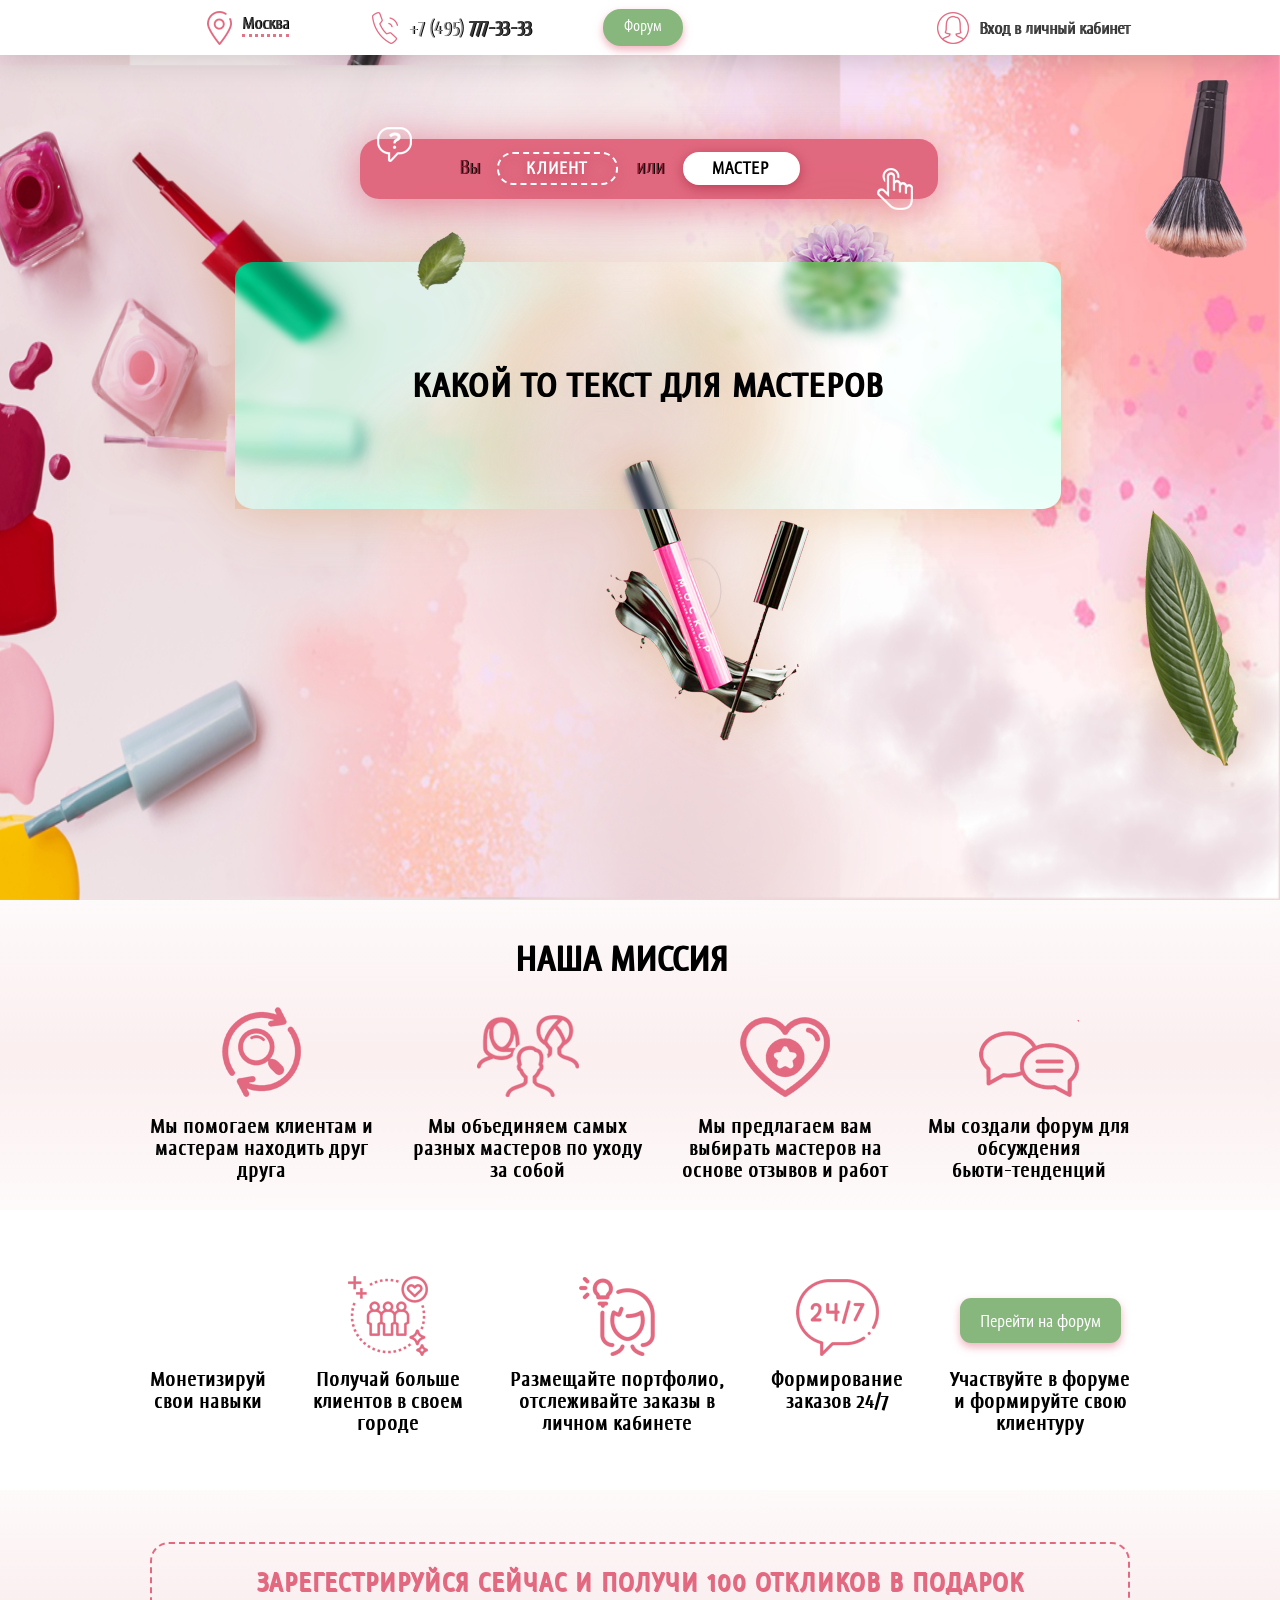
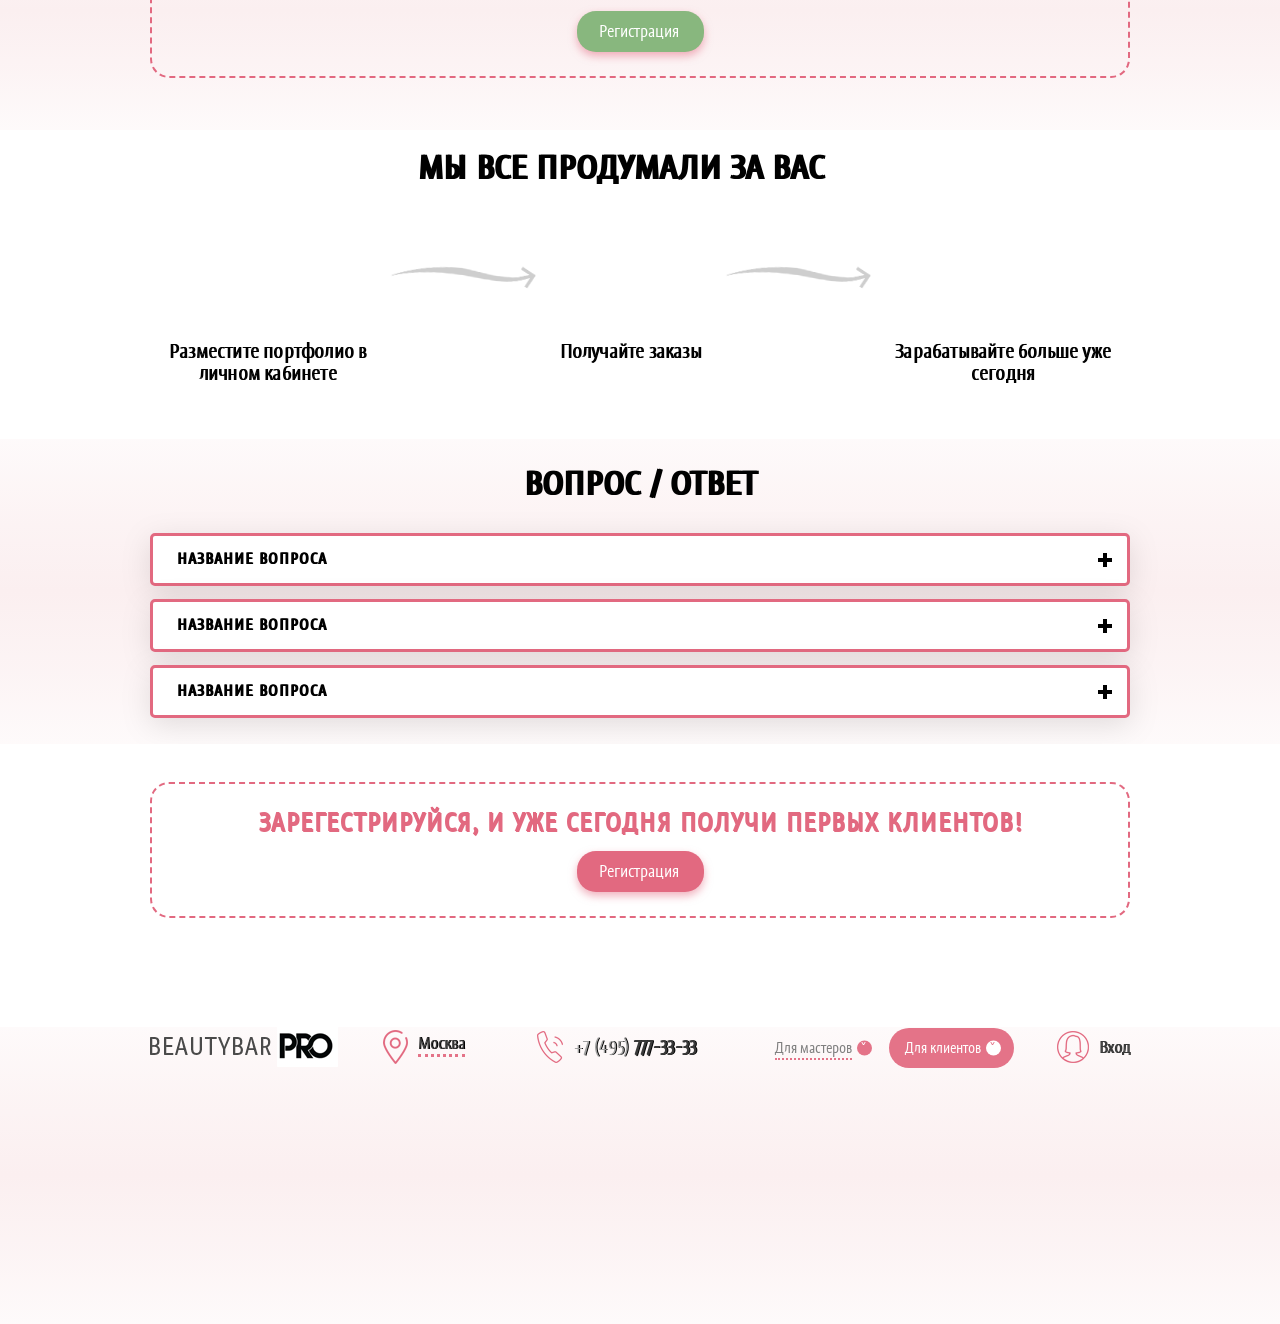
==== client.html @ 8acec4d4 "Add files via upload" ====
<!DOCTYPE html>
<html lang="ru">

<head>
    <meta charset="UTF-8">
    <meta name="viewport" content="width=device-width, initial-scale=1.0">
    <title>Мастера</title>
    <link rel="shortcut icon" href="">
    <link rel="stylesheet" href="lib/owlcarousel/owl.carousel.min.css">
    <link href="css/jquery.raty.css" rel="stylesheet" type="text/css" />
    <link href="css/normalize.css" rel="stylesheet" type="text/css" />
    <link href="css/style.css" rel="stylesheet" type="text/css" />
    <link href="css/responsive.css" rel="stylesheet" type="text/css" />
</head>

<body>
    <header class="header header-client">
        <div class="container">
            <div class="header__wr-add">
                <a href="index.html" class="logo logo-add">
                    <img src="img/logo-client.svg" alt="">
                </a>
                <div class="nav__btn">
                    <span class="nav__btn-line"></span>
                    <span class="nav__btn-line"></span>
                    <span class="nav__btn-line"></span>
                </div>
            </div>
            <div class="header__wr">
                <p class="header__close">х</p>
                <a href="index.html" class="logo">
                    <img src="img/logo-client.svg" alt="">
                </a>
                <div class="location">
                    <img src="img/location.svg" alt="">
                    <p class="location__city">Москва</p>
                    <div class="location__block"></div>
                </div>
                <div class="phone">
                    <img src="img/phone.svg" alt="">
                    <a href="tel:+74957773333" class="phone__link"><span>+7 (495)</span> 777-33-33</a>
                </div>
                <a href="forum.html" class="forum-link">Форум</a>
                <div class="enter">
                    <img src="img/person.svg" alt="">
                    <a href="#" class="enter-link">Вход в личный кабинет</a>
                </div>
            </div>
        </div>
    </header>
    <section class="main main-client">
        <img class="main__bg" src="img/main-bg-add.png" alt="">
        <img class="main-img main1" src="img/main1.svg" alt="">
        <div class="container">
            <div class="main__tab">
                <img src="img/main-tab1.svg" alt="" class="main__tab-img main__tab-img1">
                <img src="img/main-tab2.svg" alt="" class="main__tab-img main__tab-img2">
                <p class="main__tab-text main__tab-text1">Вы</p>
                <a href="index.html" class="main__tab-link">клиент</a>
                <p class="main__tab-text">или</p>
                <a href="client.html" class="main__tab-link active__tab">мастер</a>
            </div>
        </div>
        <div class="container">
            <div id="tab1" class="main__wr-client">
                <img class="main-img main2" src="img/main2.svg" alt="">
                <img class="main-img main3" src="img/main3.svg" alt="">
                <img class="main-img main4" src="img/main4.svg" alt="">
                <img class="main-img main5" src="img/main5.svg" alt="">
                <img class="main-img main6" src="img/add1.png" alt="">
                <img class="main-img main7" src="img/add2.png" alt="">
                <img class="main-img main8" src="img/add3.png" alt="">
                <div class="main9"></div>
                <h1 class="main__title">какой то текст для мастеров</h1>
            </div>
        </div>
    </section>
    <section class="mission">
        <div class="container">
            <h2 class="mission__title">наша миссия</h2>
            <div class="mission__wr">
                <div class="mission__item">
                    <div class="mission__item-img">
                        <img src="img/mis1.svg" alt="">
                    </div>
                    <p class="mission__item-text">Мы помогаем клиентам и<br>мастерам находить друг<br>друга</p>
                </div>
                <div class="mission__item">
                    <div class="mission__item-img">
                        <img src="img/mis2.svg" alt="">
                    </div>
                    <p class="mission__item-text">Мы объединяем самых<br>разных мастеров по уходу<br>за собой</p>
                </div>
                <div class="mission__item">
                    <div class="mission__item-img">
                        <img src="img/mis3.svg" alt="">
                    </div>
                    <p class="mission__item-text">Мы предлагаем вам<br>выбирать мастеров на<br>основе отзывов и работ</p>
                </div>
                <div class="mission__item">
                    <div class="mission__item-img">
                        <img src="img/mis4.svg" alt="">
                    </div>
                    <p class="mission__item-text">Мы создали форум для<br>обсуждения<br>бьюти-тенденций</p>
                </div>
            </div>
        </div>
    </section>
    <section class="mission__next">
        <div class="container">
            <div class="mission__wr">
                <div class="mission__item">
                    <div class="mission__item-img">
                        <img src="img/mission-add.svg" alt="">
                    </div>
                    <p class="mission__item-text">Монетизируй<br>свои навыки</p>
                </div>
                <div class="mission__item">
                    <div class="mission__item-img">
                        <img src="img/mis6.svg" alt="">
                    </div>
                    <p class="mission__item-text">Получай больше<br>клиентов в своем<br>городе</p>
                </div>
                <div class="mission__item">
                    <div class="mission__item-img">
                        <img src="img/mis7.svg" alt="">
                    </div>
                    <p class="mission__item-text">Размещайте портфолио,<br>отслеживайте заказы в<br>личном кабинете</p>
                </div>
                <div class="mission__item">
                    <div class="mission__item-img">
                        <img src="img/mis8.svg" alt="">
                    </div>
                    <p class="mission__item-text">Формирование<br>заказов 24/7</p>
                </div>
                <div class="mission__item">
                    <a href="forum.html" class="mission__item-link">Перейти на форум</a>
                    <p class="mission__item-text">Участвуйте в форуме<br>и формируйте свою<br>клиентуру</p>
                </div>
            </div>
        </div>
    </section>
    <section class="reg">
        <div class="reg__img">
            <img src="img/reg.png" alt="">
        </div>
        <div class="container">
            <div class="reg__wr">
                <h2 class="reg__title">Зарегестрируйся сейчас и получи 100 откликов в подарок</h2>
                <div class="reg__btn">
                    <p class="reg__btn-text">Регистрация</p>
                    <form action="#" class="reg__btn-form">
                        <p class="reg__btn-form-close">x</p>
                        <input type="text" placeholder="Ваше имя">
                        <input type="text" placeholder="Ваш телефон">
                        <button>Зарегестрироваться</button>
                    </form>
                </div>
            </div>
        </div>
    </section>
    <section class="all">
        <div class="container">
            <h2 class="all__title">мы все продумали за вас</h2>
            <div class="all__wr">
                <div class="all__item">
                    <div class="all__item-img">
                        <img src="img/all-client1.svg" alt="">
                    </div>
                    <p class="all__item-text">Разместите портфолио в<br>личном кабинете</p>
                </div>
                <div class="all__item">
                    <div class="all__item-img all__item-img-rotate">
                        <img src="img/all4.svg" alt="">
                    </div>
                </div>
                <div class="all__item">
                    <div class="all__item-img">
                        <img src="img/all-client2.svg" alt="">
                    </div>
                    <p class="all__item-text">Получайте заказы</p>
                </div>
                <div class="all__item">
                    <div class="all__item-img all__item-img-rotate">
                        <img src="img/all4.svg" alt="">
                    </div>
                </div>
                <div class="all__item">
                    <div class="all__item-img">
                        <img src="img/all-client3.svg" alt="">
                    </div>
                    <p class="all__item-text">Зарабатывайте больше уже<br>сегодня</p>
                </div>
            </div>
        </div>
    </section>
    <section class="answer">
        <div class="container">
            <h2 class="answer__title">вопрос / ответ</h2>
            <div class="answer__wr">
                <div class="answer__item">
                    <p class="answer__item-qw">название вопроса</p>
                    <p class="answer__item-an">ответ</p>
                </div>
                <div class="answer__item">
                    <p class="answer__item-qw">название вопроса</p>
                    <p class="answer__item-an">ответ</p>
                </div>
                <div class="answer__item">
                    <p class="answer__item-qw">название вопроса</p>
                    <p class="answer__item-an">ответ</p>
                </div>
            </div>
        </div>
    </section>
    <section class="reg reg-add">
        <div class="container">
            <div class="reg__wr">
                <h2 class="reg__title">Зарегестрируйся, и уже сегодня получи первых клиентов!</h2>
                <div class="reg__btn">
                    <p class="reg__btn-text">Регистрация</p>
                    <form action="#" class="reg__btn-form">
                        <p class="reg__btn-form-close">x</p>
                        <input type="text" placeholder="Ваше имя">
                        <input type="text" placeholder="Ваш телефон">
                        <button>Зарегестрироваться</button>
                    </form>
                </div>
            </div>
        </div>
    </section>
    <footer class="footer">
        <div class="container">
            <div class="footer__wr">
                <a href="#" class="logo logo-add">
                    <img src="img/logo.svg" alt="">
                </a>
                <div class="location">
                    <img src="img/location.svg" alt="">
                    <p class="location__city">Москва</p>
                    <div class="location__block"></div>
                </div>
                <div class="phone">
                    <img src="img/phone.svg" alt="">
                    <a href="tel:+74957773333" class="phone__link"><span>+7 (495)</span> 777-33-33</a>
                </div>
                <div class="footer__link">
                    <a href="client.html" class="footer__link-link footer__link-link-add">Для мастеров</a>
                    <a href="index.html" class="footer__link-link">Для клиентов</a>
                </div>
                <div class="enter">
                    <img src="img/person.svg" alt="">
                    <a href="#" class="enter-link">Вход</a>
                </div>
            </div>
        </div>
    </footer>
    <script src="https://ajax.googleapis.com/ajax/libs/jquery/3.5.1/jquery.min.js"></script>
    <script src="lib/owlcarousel/owl.carousel.min.js"></script>
    <script src="jquery.raty.js"></script>
    <script src="script.js"></script>
</body>

</html>
---- css/style.css ----
@font-face {
    font-family: 'graublauweb';
    src: url('../fonts/graublauweb-webfont.ttf') format("truetype");
    font-style: normal;
}
body {
    font-family: 'graublauweb';
    font-weight: 400;
    font-style: normal;
    font-size: 16px;
    line-height: 22px;
    color: #000000;
    background-position: left top;
    background-repeat: no-repeat;
    background-size: cover;
}
/*===хидер===*/
.header {
    position: absolute;
    top: 0;
    left: 0;
    z-index: 999;
    background: #fff;
    width: 100%;
    padding-top: 28px;
    padding-bottom: 29px;
}
.header-client {
    padding-top: 9px;
    padding-bottom: 9px;
    filter: drop-shadow(0px 4px 16px rgba(0, 0, 0, 0.17));
}
.container {}
.header__wr {
    display: flex;
    align-items: center;
    justify-content: flex-start;
    position: relative;
}
.header__wr-add {
    display: flex;
    justify-content: space-between;
    align-items: center;
    display: none;
}
.header__close {
    display: none;
}
.nav__btn-line {
    width: 20px;
    height: 3px;
    display: block;
    background: #e47388;
}
.nav__btn-line + .nav__btn-line {
    margin-top: 3px;
}
.nav__btn-line:nth-child(2) {
    width: 15px;
}
.nav__btn {
    display: flex;
    flex-direction: column;
    align-items: flex-end;
    max-width: max-content;
    cursor: pointer;
}
.logo {}
.location {
    display: flex;
    align-items: center;
    margin-left: 45px;
}
.header-client .location {
    margin-left: 57px;
}
.location__city {
    font-size: 16px;
    letter-spacing: 0px;
    line-height: 19px;
    color: #393939;
    margin-left: 10px;
    padding-bottom: 1px;
    border-bottom: 3px dotted #e47388;
    cursor: pointer;
    text-shadow: 1px 0px #000;
    margin-top: -4px;
}
.location__city:hover {
    color: #e47388;
}
.location__block {}
.phone {
    display: flex;
    align-items: center;
    margin-left: 86px;
}
.header-client .phone {
    margin-left: 83px;
}
.phone__link {
    font-size: 18px;
    font-weight: 700;
    letter-spacing: 0.3px;
    line-height: 18px;
    color: #393939;
    margin-left: 11px;
    text-shadow: 1px 0 black;
}
.phone__link span {
    font-weight: 400;
    color: #a0a0a0;
}
.phone__link:hover {
    color: #e47388;
    text-decoration: underline;
}
.forum-link {
    font-size: 14px;
    color: #ffffff;
    line-height: 16px;
    padding: 9px 21px 12px 21px;
    border-radius: 18px;
    filter: drop-shadow(0px 4px 4.5px rgba(226, 105, 128, 0.52));
    background-color: #88b77e;
    margin-left: 73px;
}
.header-client .forum-link {
    ;
    margin-left: 72px;
}
.forum-link:hover {
    background: #e47388;
}
.enter {
    display: flex;
    align-items: center;
    margin-left: auto;
}
.enter-link {
    font-size: 16px;
    line-height: 18px;
    color: #393939;
    margin-left: 10px;
    letter-spacing: 0px;
    text-shadow: 1px 0 #393939;
}
.enter-link:hover {
    color: #e47388;
    text-decoration: underline;
}
/*===первый экран===*/
.main {
    background-color: #edd7d8;
    height: 100vh;
    position: relative;
    padding-top: 139px;
    overflow: hidden;
}
.main__bg {
    position: absolute;
    bottom: 0;
    height: 100%;
    left: -10%;
    width: 110%;
}
.main-img {
    position: absolute;
    z-index: 3;
}
.main1 {
    right: 23px;
    top: 80px;
}
.main2 {
    right: 30.5%;
    bottom: -232px;
}
.main3 {
    right: -21.5%;
    bottom: -257px;
}
.main4 {
    top: -43px;
    right: 19%;
}
.main5 {
    top: -30px;
    left: 22%;
    z-index: 9;
}
.main6 {
    top: 0;
    left: 0;
    width: 100%;
    height: 100%;
    z-index: 3;
}
.main7 {
    top: -114px;
    left: -113px;
    z-index: 2;
}
.main8 {
    top: 133px;
    left: -143px;
    z-index: 2;
}
.main9 {
    border-radius: 30px;
    position: absolute;
    top: 0;
    left: 0;
    width: 100%;
    height: 100%;
    z-index: 3;
    background: linear-gradient(90deg, rgb(0 255 175 / 57%), rgb(0 255 175 / 15%), rgb(0 255 175 / 2%), rgb(0 255 175 / 15%), rgb(0 255 175 / 57%));
    backdrop-filter: blur(10px);
    filter: drop-shadow(0px 4px 28.5px rgba(204, 113, 15, 0.33));
    display: none;
}
.container {
    max-width: 980px;
    margin: 0 auto;
    position: relative;
}
.main .container {
    display: flex;
    justify-content: center;
}
.main .container + .container {
    display: block;
}
.main__wr {
    /* background: linear-gradient(90deg, rgb(7 191 133 / 10%), rgb(7 191 133 / 2%), rgb(7 191 133 / 10%)); */
    backdrop-filter: blur(10px);
    filter: drop-shadow(0px 4px 28.5px rgba(204, 113, 15, 0.33));
    padding: 65px 10px 48px 9px;
    border-radius: 30px;
    position: relative;
    z-index: 5;
    max-width: 826px;
    margin: 0 auto;
    left: 8px;
}
.main__wr-client {
    /* background: linear-gradient(90deg, rgb(7 191 133 / 10%), rgb(7 191 133 / 2%), rgb(7 191 133 / 10%)); */
    backdrop-filter: blur(10px);
    filter: drop-shadow(0px 4px 28.5px rgba(204, 113, 15, 0.33));
    padding: 65px 10px 48px 9px;
    border-radius: 30px;
    position: relative;
    z-index: 5;
    max-width: 826px;
    margin: 0 auto;
    left: 8px;
}
.main-client .main__wr-client {
    padding-top: 108px;
    padding-bottom: 108px;
}
.main__title {
    font-size: 31px;
    letter-spacing: 2.2px;
    line-height: 1;
    color: #000000;
    font-weight: bold;
    text-align: center;
    text-transform: uppercase;
    margin-bottom: 35px;
    position: relative;
    z-index: 5;
    text-shadow: 1px 0px #000;
}
.main-client .main__title {
    margin-bottom: 0;
}
.search {
    display: flex;
    /* justify-content: center; */
    position: relative;
    z-index: 5;
    padding-left: 170px;
}
.search__box {
    margin-right: 15px;
}
.search__box-input {
    font-family: 'graublauweb';
    border-radius: 19px;
    background-color: #fff;
    border: 1px solid rgba(0, 0, 0, 0.07);
    width: 378px;
    padding: 9px 11px 8px 20px;
    font-size: 13px;
    letter-spacing: 0px;
    line-height: 1;
    color: #cbcbcb;
    margin-bottom: 13px;
    margin-top: 4px;
}
.search__btn {
    width: 76px;
    height: 76px;
    border-radius: 38px;
    background-color: #e26980;
    margin-top: 3px;
}
.search__box-categoty {
    display: flex;
}
.box-categoty__item {
    font-size: 13px;
    letter-spacing: 1px;
    border-radius: 12px;
    max-width: max-content;
    font-weight: 700;
    margin-right: 17px;
    padding: 7px 9px 5px 11px;
    line-height: 1;
    cursor: pointer;
    margin-bottom: 13px;
}
.box-categoty__item1 {
    color: #774756;
    border: 2px solid #774756;
}
.box-categoty__item2 {
    color: #477748;
    border: 2px solid #477748;
}
.box-categoty__item3 {
    color: #774774;
    border: 2px solid #774774;
}
.box-categoty__item4 {
    color: #4e4777;
    border: 2px solid #4e4777;
}
.box-categoty__item5 {
    color: #be1919;
    border: 2px solid #be1919;
}
.box-categoty__item6 {
    color: #85a028;
    border: 2px solid #85a028;
}
.box-categoty__item7 {
    color: #33c4c2;
    border: 2px solid #33c4c2;
}
.box-categoty__item8 {
    color: #5c9edc;
    border: 2px solid #5c9edc;
}
.box-categoty__item9 {
    color: #dfa833;
    border: 2px solid #dfa833;
}
.box-categoty__item10 {
    color: #c886d9;
    border: 2px solid #c886d9;
}
.box-categoty__item1:hover {
    color: #fff;
    background: #774756;
}
.box-categoty__item2:hover {
    color: #fff;
    background: #477748;
}
.box-categoty__item3:hover {
    color: #fff;
    background: #774774;
}
.box-categoty__item4:hover {
    color: #fff;
    background: #4e4777;
}
.box-categoty__item5:hover {
    color: #fff;
    background: #be1919;
}
.box-categoty__item6:hover {
    color: #fff;
    background: #85a028;
}
.box-categoty__item7:hover {
    color: #fff;
    background: #33c4c2;
}
.box-categoty__item8:hover {
    color: #fff;
    background: #5c9edc;
}
.box-categoty__item9:hover {
    color: #fff;
    background: #dfa833;
}
.box-categoty__item10:hover {
    color: #fff;
    background: #c886d9;
}
.search__btn {
    width: 76px;
    height: 76px;
    border-radius: 38px;
    background-color: #e26980;
}
.search__btn:hover {
    transform: scale(1.01);
}
.main__tab {
    position: relative;
    padding: 13px 142px 14px 137px;
    border-radius: 19px;
    filter: drop-shadow(0px 7px 21.5px rgba(226, 105, 128, 0.81));
    background-color: #e1697f;
    z-index: 99;
    display: flex;
    margin-bottom: 63px;
    z-index: 5;
    margin-left: 18px;
    width: 578px;
}
.main__tab-img {
    position: absolute;
}
.main__tab-img1 {
    left: 4px;
    top: -23px;
}
.main__tab-img2 {
    right: 11px;
    bottom: -27px;
}
.main__tab-text {
    font-size: 19px;
    line-height: 31px;
    color: #862134;
    margin-right: 18px;
    margin-left: 18px;
    text-shadow: 1px 0 #000;
}
.main__tab-text1 {
    position: absolute;
    margin: 0;
    left: 99px;
}
.main__tab-link {
    font-size: 16px;
    letter-spacing: 1px;
    line-height: 13px;
    color: #fff;
    font-weight: bold;
    border-radius: 16px;
    filter: drop-shadow(0px 3px 6.5px rgba(175, 52, 76, 0.81));
    background-color: transparent;
    text-transform: uppercase;
    padding: 8px 29px 8px 27px;
    border: 2px dashed #fff;
}
.main__tab-link:hover {
    background: #fff;
    border: 2px solid #fff;
    color: #000;
}
.active__tab {
    background: #fff;
    border: 2px solid #fff;
    color: #000;
}
/*===мастера====*/
.master {
    padding-top: 49px;
    padding-bottom: 40px;
}
.container {}
.master__title {
    font-size: 31px;
    line-height: 37px;
    letter-spacing: 2px;
    color: #000000;
    font-weight: bold;
    text-transform: uppercase;
    margin-bottom: 12px;
    text-shadow: 2px 0 #000;
}
.master__descr {
    font-size: 24px;
    letter-spacing: .3px;
    color: #5b5b5b;
    margin-bottom: 24px;
    text-shadow: 1px 0 #5b5b5b;
}
.master .search__box-categoty {
    flex-wrap: wrap;
    padding-right: 100px;
    margin-bottom: 42px;
}
.master__link {
    display: flex;
    justify-content: space-between;
}
.master__link-wr {
    display: flex;
    flex-direction: column;
}
.master__link-wr + .master__link-wr {
    margin-right: -20px;
}
.master__link-title {
    display: flex;
    align-items: center;
    margin-bottom: 5px;
}
.master__link-title-title {
    font-size: 25px;
    letter-spacing: 1px;
    line-height: 24px;
    color: #000000;
    font-weight: bold;
    text-shadow: 1px 0 #000;
}
.master__link-title-img {
    display: flex;
    align-items: center;
    padding: 4px 13px;
    border-radius: 12px;
    border: 1px solid #774756;
    max-width: max-content;
    margin-left: 11px;
    position: relative;
    top: 3px;
}
.master__link-title-img-text {
    font-size: 11px;
    line-height: 11px;
    letter-spacing: 0px;
    color: #000000;
    margin-left: 7px;
}
.master__link-link {
    font-size: 14px;
    line-height: 16px;
    color: #7a7a7a;
    border-bottom: 1px solid #7a7a7a;
    max-width: max-content;
    margin-top: 7px;
    letter-spacing: 1.6px;
    text-shadow: 1px 0 #7a7a7a;
}
.master__link-link:hover {
    color: #e26980;
    border-bottom: 1px solid #e26980;
    text-shadow: 1px 0 #e26980;
}
.master__link-link-all {
    font-weight: 700;
    color: #e26980;
    border-bottom: 1px solid #e26980;
    margin-top: 10px;
    text-shadow: 1px 0 #e26980;
}
/*===миссия===*/
.mission {
    padding-top: 43px;
    padding-bottom: 29px;
    background: linear-gradient(0deg, rgb(251 239 240 / 30%), rgb(251 239 240 / 70%), #fbeff0, rgb(251 239 240 / 70%), rgb(251 239 240 / 30%));
}
.container {}
.mission__title {
    font-size: 32px;
    letter-spacing: 1px;
    line-height: 34px;
    color: #000000;
    font-weight: bold;
    margin-bottom: 30px;
    text-transform: uppercase;
    text-align: center;
    text-shadow: 1px 0 #000;
    margin-left: -37px;
}
.mission__wr {
    display: flex;
    justify-content: space-between;
}
.mission__item {
    display: flex;
    flex-direction: column;
    justify-content: center;
    align-items: center;
    max-width: max-content;
}
.mission__item-img {
    width: 102px;
    height: 90px;
    display: flex;
    align-items: flex-end;
    justify-content: center;
    margin-bottom: 18px;
}
.mission__item-text {
    text-align: center;
    font-size: 19px;
    line-height: 22px;
    letter-spacing: 1px;
    color: #000000;
    font-weight: 500;
    text-shadow: 1px 0 #000;
}
.mission__next .mission__item {
    justify-content: flex-start;
}
.mission__next .mission__item:last-child {
    justify-content: flex-end;
}
.mission__next .mission__item-img {
    width: 83px;
    height: 80px;
    margin-bottom: 12px;
}
.mission__item-link {
    font-size: 16px;
    color: #ffffff;
    border-radius: 11px;
    filter: drop-shadow(0px 4px 4.5px rgba(226, 105, 128, 0.52));
    background-color: #88b77e;
    padding: 14px 20px 12px 20px;
    line-height: 19px;
    margin-bottom: 25px;
}
.mission__item-link:hover {
    transform: scale(1.01);
    background-color: #e26980;
}
.mission__next {
    padding-top: 66px;
    padding-bottom: 56px;
}
/*===отзывы===*/
.review {
    padding-bottom: 9px;
    overflow: hidden;
}
.review__title {
    font-size: 31px;
    line-height: 31px;
    letter-spacing: 2.3px;
    font-weight: 700;
    text-align: center;
    margin-bottom: 63px;
    text-transform: uppercase;
    text-shadow: 2px 0 #000;
}
.review__wr {}
.review__item {
    max-width: max-content;
    margin-right: 110px;
    margin-left: 52px;
}
.review__item-text {
    filter: drop-shadow(0px 4px 23px rgba(226, 105, 128, 0.52));
    background: #e26980;
    padding: 20px 40px 20px 20px;
    /*max-width: max-content;*/
    border-radius: 19px;
}
.review__item-text::before {
    content: "";
    position: absolute;
    width: 28px;
    height: 49px;
    border-top: 28px solid #e26980;
    border-right: 28px solid transparent;
    bottom: -48px;
    right: 41px;
}
.review__item-text-star {
    width: 94px;
    height: 24px;
    border-radius: 12px;
    filter: drop-shadow(0 0 13.5px rgba(119, 71, 86, 0.28));
    background-color: #ffffff;
    display: flex;
    justify-content: center;
    align-items: center;
    position: absolute;
    top: -14px;
    right: 38px;
}
.review__item-text-text {
    font-size: 14px;
    letter-spacing: 1px;
    color: #ffffff;
    text-align: right;
    filter: drop-shadow(0px 1px 0px rgba(0, 0, 0, 0.15));
    position: relative;
    line-height: 19px;
    text-shadow: px 0 #fff;
    white-space: pre;
}
.review__item-text-wr {
    display: flex;
    align-items: center;
    position: absolute;
    right: 3px;
    top: 50%;
    transform: translate(calc(100% - 25px), -50%);
}
.review__item-text-wr-wr {
    margin-left: 6px;
}
.review__item-text-review {
    font-size: 12px;
    line-height: 13px;
    margin-bottom: 4px;
    color: #787878;
    letter-spacing: 0px;
}
.review__item-text-name {
    font-size: 15px;
    line-height: 19px;
    color: #000000;
    font-weight: bold;
    text-shadow: 1px 0 #000;
}
.review__item-text-position {
    font-size: 14px;
    line-height: 19px;
    color: #728386;
    text-shadow: 1px 0 #728386;
}
.review__item-text-img,
.review__item-client-img {
    width: 51px;
    height: 51px;
    display: flex;
    justify-content: center;
    overflow: hidden;
    border-radius: 50%;
}
.review__item-client-img img {
    width: 55px;
    height: 77px;
}
.review__item-client {
    display: flex;
    align-items: center;
    justify-content: center;
    margin-top: 9px;
    margin-right: 19px;
}
.review__item-client-wr {
    margin-right: 6px;
    text-align: right;
}
.review__item-client-name {
    font-size: 15px;
    line-height: 19px;
    color: #000000;
    font-weight: bold;
    text-shadow: 1px 0 #000;
}
.review__item-client-position {
    font-size: 15px;
    line-height: 19px;
    color: #728386;
    letter-spacing: 1px;
    text-shadow: 1px 0 #728386;
}
.review .owl-stage-outer {
    overflow: visible;
}
.review .owl-item img {
    width: auto;
}
.review .owl-item {
    opacity: 0.3;
}
.review .owl-stage .active {
    opacity: 1;
}
.review__arrow {
    position: absolute;
    width: 100%;
    height: 100%;
    cursor: pointer;
    z-index: 5;
}
.review__arrow-left {
    position: absolute;
    left: -21px;
    top: 55%;
    transform: translateY(-50%);
}
.review__arrow-right {
    position: absolute;
    right: -21px;
    top: 55%;
    transform: translateY(-50%);
}
/*===специалисты==*/
.specialist {
    padding-top: 50px;
    padding-bottom: 76px;
    background: linear-gradient(0deg, rgb(251 239 240 / 30%), rgb(251 239 240 / 70%), #fbeff0, rgb(251 239 240 / 70%), rgb(251 239 240 / 30%));
}
.specialist__title {
    font-size: 31px;
    line-height: 41px;
    letter-spacing: 1px;
    font-weight: bold;
    text-align: center;
    margin-bottom: 24px;
    text-transform: uppercase;
    text-shadow: 2px 0 #000;
}
.specialist__wr {
    border-radius: 19px;
    border: 2.07px dashed #e26980;
    padding: 30px 25px 55px 22px;
    margin-left: -23px;
    margin-right: -25px;
    display: flex;
    justify-content: space-between;
    align-items: center;
    position: relative;
}
.specialist__wr + .specialist__wr {
    margin-top: 44px;
}
.specialist__person {
    position: relative;
    max-width: max-content;
}
.specialist__person-img {
    width: 154px;
    height: 154px;
    border-radius: 50%;
    overflow: hidden;
    display: flex;
    align-items: flex-start;
    justify-content: center;
}
.specialist__person-img:hover {
    transform: scale(1.1);
}
.specialist__person-star {
    width: 94px;
    height: 24px;
    border-radius: 12px;
    filter: drop-shadow(0 0 13.5px rgba(119, 71, 86, 0.28));
    background-color: #ffffff;
    display: flex;
    justify-content: center;
    align-items: center;
    position: absolute;
    left: 50%;
    bottom: 0;
    transform: translate(-50%, 50%);
}
.raty {
    display: flex;
    align-items: center;
}
.raty img {
    width: 14px;
}
.specialist__foto {
    position: relative;
    z-index: 5;
}
.specialist__foto-title {
    display: flex;
    margin-bottom: 16px;
}
.specialist__foto-title-wr {
    margin-right: 22px;
}
.specialist__foto-title-title {
    font-size: 20px;
    line-height: 21px;
    font-weight: bold;
    letter-spacing: 1px;
    text-shadow: 1px 0 #000;
}
.specialist__foto-title-position {
    font-size: 15px;
    line-height: 19px;
    color: #97a0a3;
}
.specialist__foto-title-wr1 {
    width: 113px;
    height: 35px;
    border-radius: 18px;
    filter: drop-shadow(0 0 9px rgba(119, 71, 86, 0.14));
    background-color: #ffffff;
    display: flex;
    align-items: center;
    margin-top: 2px;
    justify-content: center;
}
.specialist__slider-wr {
    position: relative;
    display: none;
}
.specialist__foto-title-text {
    font-size: 14px;
    line-height: 19px;
    margin-left: 5px;
    text-shadow: 1px 0 #000;
    position: relative;
    cursor: pointer;
}
.specialist__foto-title-text .specialist__foto-slider {
    position: absolute;
    width: 300px;
    right: -38px;
    background: #fff;
    padding: 15px;
    border-radius: 15px;
}
.specialist__slider__open {
    display: block;
}
.specialist__slider-close {
    position: absolute;
    top: 11px;
    right: -20px;
    cursor: pointer;
    z-index: 5;
}
.specialist__foto-slider .owl-nav span {
    font-size: 30px;
}
.specialist__foto-slider .owl-prev {
    margin-right: 20px;
}
.specialist__foto-img-wr {
    display: flex;
    justify-content: center;
    overflow: hidden;
    border-radius: 19px;
    width: 106px;
    height: 106px;
}
.specialist__foto-img-wr:hover {
    transform: scale(1.1);
}
.specialist__foto-img-wr + .specialist__foto-img-wr {
    margin-left: 7px;
}
.specialist__foto-img {
    display: flex;
}
.specialist__text {
    max-width: 313px;
}
.specialist__text-title {
    font-size: 17px;
    line-height: 19px;
    margin-bottom: 13px;
    text-shadow: 1px 0 #000;
}
.specialist__text-title span {
    font-weight: bold;
}
.specialist__text-descr {
    font-size: 14px;
    line-height: 19px;
    font-weight: bold;
    letter-spacing: 0.01px;
    text-shadow: 1px 0 #000;
}
.specialist__text-descr span {
    display: block;
    font-weight: 400;
    text-indent: 10px;
    position: relative;
}
.specialist__text-descr span::before {
    content: "";
    position: absolute;
    width: 3px;
    height: 3px;
    border-radius: 50%;
    background: #000;
    left: 0;
    top: 8px;
}
.specialist__btn {
    width: 155px;
    height: 41px;
    border-radius: 19px;
    filter: drop-shadow(0px 4px 4.5px rgba(105, 159, 94, 0.52));
    background-color: #87b77e;
    font-size: 16px;
    letter-spacing: 0px;
    color: #ffffff;
    position: absolute;
    display: flex;
    align-items: center;
    justify-content: center;
    left: 22px;
    bottom: -14px;
}
.specialist__btn:hover {
    background: #e26980;
}
/*===продумали===*/
.all {
    padding-top: 22px;
    padding-bottom: 55px;
}
.all .container {
    padding-left: 19px;
    padding-right: 19px;
}
.all__title {
    font-size: 31px;
    line-height: 31px;
    letter-spacing: 2px;
    font-weight: bold;
    text-align: center;
    text-transform: uppercase;
    margin-bottom: 58px;
    text-shadow: 2px 0 #000;
    margin-left: -38px;
}
.all__wr {
    display: flex;
    justify-content: space-between;
}
.all__item {
    display: flex;
    flex-direction: column;
    align-items: center;
}
.all__item-img {
    width: 84px;
    height: 72px;
    display: flex;
    align-items: center;
    justify-content: center;
    margin-bottom: 27px;
}
.all__item-text {
    font-size: 19px;
    letter-spacing: 0.2px;
    text-align: center;
    line-height: 22px;
    text-shadow: 1px 0 #000;
}
.all-next .search {
    display: flex;
    justify-content: center;
    position: relative;
    z-index: 5;
    padding-left: 29px;
}
.all-next {
    padding-bottom: 33px;
}
.all-next .search__box-input {
    font-family: 'graublauweb';
    width: 459px;
    height: 45px;
    border-radius: 19px;
    background-color: #ffffff;
    border: 1px solid rgba(0, 0, 0, 0.22);
    padding: 13px 21px 13px 20px;
    font-size: 16px;
    letter-spacing: 0px;
    line-height: 1;
    color: #cbcbcb;
    margin-top: 0;
    margin-bottom: 15px;
}
.all-next .box-categoty__item {
    margin-right: 8px;
}
.all-next .search__box-categoty {
    justify-content: space-between;
}
.all-next .search__box-categoty .box-categoty__item:last-child {
    margin-right: 0;
}
.all-next .search__box {
    margin-right: 16px;
}
.all-next .search__btn {
    margin-top: 3px;
}
/*===вопрос - ответ===*/
.answer {
    padding-top: 29px;
    padding-bottom: 26px;
    background: linear-gradient(0deg, rgb(251 239 240 / 30%), rgb(251 239 240 / 70%), #fbeff0, rgb(251 239 240 / 70%), rgb(251 239 240 / 30%));
}
.answer__title {
    font-size: 31px;
    line-height: 31px;
    letter-spacing: 2px;
    font-weight: bold;
    text-align: center;
    margin-bottom: 34px;
    text-transform: uppercase;
    text-shadow: 2px 0 #000;
}
.answer__wr {}
.answer__item {
    border-radius: 5px;
    filter: drop-shadow(0px 7px 14.5px rgba(0, 0, 0, 0.11));
    background-color: #ffffff;
    border: 3px solid #e26980;
}
.answer__item + .answer__item {
    margin-top: 13px;
}
.answer__item-qw {
    font-size: 14px;
    line-height: 15px;
    letter-spacing: 2px;
    font-weight: bold;
    text-transform: uppercase;
    padding: 16px 24px 16px 24px;
    position: relative;
    cursor: pointer;
    text-shadow: 1px 0 #000;
}
.answer__item-qw::before {
    content: "";
    position: absolute;
    height: 14px;
    width: 4px;
    background: #000;
    top: 50%;
    right: 20px;
    transform: translateY(-50%);
    cursor: pointer;
}
.answer__item-qw::after {
    content: "";
    position: absolute;
    height: 4px;
    width: 14px;
    background: #000;
    top: 50%;
    right: 15px;
    transform: translateY(-50%);
    cursor: pointer;
}
.answer__item-an {
    font-size: 14px;
    line-height: 15px;
    letter-spacing: 1px;
    text-transform: uppercase;
    padding: 16px 24px 16px 24px;
    display: none;
}
.answer__item-an-add {
    display: block;
}
.answer__item-qw-add::before {
    transform: translateY(-50%) rotate(-45deg);
}
.answer__item-qw-add::after {
    transform: translateY(-50%) rotate(-45deg);
}
/*===футер===*/
.footer {
    margin-top: 52px;
    padding-bottom: 257px;
    background: linear-gradient(0deg, rgb(251 239 240 / 30%), rgb(251 239 240 / 70%), #fbeff0, rgb(251 239 240 / 70%), rgb(251 239 240 / 30%));
}
.footer__wr {
    display: flex;
    align-items: center;
    justify-content: space-between;
}
.footer__link {
    margin-left: 63px;
}
.footer .phone {
    display: flex;
    align-items: center;
    margin-left: 72px;
}
.footer__link-link {
    color: #fff;
    font-size: 14px;
    line-height: 14px;
    padding: 10px 33px 10px 16px;
    border-radius: 21px;
    position: relative;
    background: #e47388;
}
.footer__link-link::before {
    content: "";
    position: absolute;
    left: 16px;
    right: 33px;
    bottom: 8px;
    border-bottom: 2px dotted #e47388;
}
.footer__link-link::after {
    content: "\02C5";
    position: absolute;
    width: 15px;
    height: 15px;
    right: 13px;
    top: 50%;
    transform: translateY(-50%);
    border-radius: 50%;
    background: #fff;
    color: #e47388;
    padding-left: 3px;
}
.footer__link-link:hover {
    color: #7f7f7f;
    background: transparent;
}
.footer__link-link:hover:after {
    color: #fff;
    background: #e47388;
}
.footer__link-link-add {
    color: #7f7f7f;
    font-size: 14px;
    line-height: 14px;
    padding: 10px 33px 10px 16px;
    border-radius: 21px;
    position: relative;
    background: transparent;
}
.footer__link-link-add::before {
    content: "";
    position: absolute;
    left: 16px;
    right: 33px;
    bottom: 8px;
    border-bottom: 2px dotted #e47388;
}
.footer__link-link-add::after {
    content: "\02C5";
    position: absolute;
    width: 15px;
    height: 15px;
    right: 13px;
    top: 50%;
    transform: translateY(-50%);
    border-radius: 50%;
    background: #e47388;
    color: #fff;
    padding-left: 3px;
}
.footer__link-link-add:hover {
    color: #fff;
    background: #e47388;
}
.footer__link-link-add:hover:after {
    color: #e47388;
    background: #fff;
}
.main__tab {
    animation: main__tab 1s ease;
}
.main__wr {
    animation: main__wr 1s ease;
}
.main__wr-client {
    animation: main__wr1 1s ease;
}
@keyframes main__wr {
    0% {
        opacity: 0;
        transform: translate(-100px, -100px);
    }
    100% {
        opacity: 1;
        transform: translate(0, 0);
    }
}
@keyframes main__wr1 {
    0% {
        opacity: 0;
        transform: translate(100px, -100px);
    }
    100% {
        opacity: 1;
        transform: translate(0, 0);
    }
}
@keyframes main__tab {
    0% {
        opacity: 0;
        transform: translate(0, -100px);
    }
    100% {
        opacity: 1;
        transform: translate(0, 0);
    }
}
.main1 {
    animation: main1 2s ease;
}
/*.main2{
	animation: main2 2s ease;
	}*/
.main3 {
    animation: main3 2s ease;
}
@keyframes main1 {
    0% {
        opacity: 0;
        transform: translate(100px, 0);
    }
    100% {
        opacity: 1;
        transform: translate(0, 0);
    }
}
/*@keyframes main2 {
	0%{
		opacity: 0;
		transform: translate(0, 200px);
	}
	100%{
		opacity: 1;
		transform: translate(0, 0);
	}
	}*/
@keyframes main3 {
    0% {
        opacity: 0;
        transform: translate(0, 200px);
    }
    100% {
        opacity: 1;
        transform: translate(0, 0);
    }
}
/* ! страница - Форум */
.forum__link {
    padding: 156px 0 0 0;
    position: relative;
    display: flex;
    align-items: center;
    justify-content: center;
    overflow: hidden;
}
.forum__link-wr {
    position: relative;
}
.forum__link-link {
    padding: 10px 16px 8px 19px;
    margin-left: 25px;
    margin-right: 25px;
    font-size: 14px;
    color: #40912f;
    line-height: 16px;
    border-radius: 19px;
    filter: drop-shadow(0px 4px 4.5px rgba(136, 183, 126, 0.52));
    border: 2px dashed #88b77e;
    box-shadow: inset 5px 5px 20px rgba(136, 183, 126, 0.3);
    display: block;
}
.forum__link-link:hover {
    color: #e26980;
    border: 2px dashed #e26980;
}
.forum__link-line {
    filter: drop-shadow(0 0 4.5px rgba(136, 183, 126, 0.12));
    background-color: #ffffff;
    width: 100vw;
    height: 2px;
    position: absolute;
    top: 50%;
}
.forum__link-line::after {
    content: "";
    position: absolute;
    width: 16px;
    height: 16px;
    border-left: 2px solid #fff;
    border-bottom: 2px solid #fff;
    top: 50%;
    left: 0;
    transform: translateY(-50%) rotate(45deg);
}
.forum__link-line::before {
    content: "";
    position: absolute;
    width: 16px;
    height: 16px;
    border-top: 2px solid #fff;
    border-right: 2px solid #fff;
    top: 50%;
    right: 0;
    transform: translateY(-50%) rotate(45deg);
}
.forum__link-line1 {
    left: 0;
    transform: translateX(-100%);
}
.forum__link-line2 {
    right: 0;
    transform: translateX(100%);
}
.forum {
    overflow: hidden;
    padding-top: 54px;
}
.forum + .forum {
    padding-top: 33px;
}
.container {}
.forum__wr {
    padding: 29px 40px 53px 40px;
    border-radius: 19px;
    border: 2px dashed #e26980;
}
.forum__title {
    display: flex;
    align-items: center;
    margin-bottom: 29px;
}
.forum__title-img {
    width: 50px;
    height: 65px;
    display: flex;
    align-items: center;
    justify-content: center;
    margin-right: 20px;
}
.forum__title-title {
    font-size: 24px;
    line-height: 24px;
    letter-spacing: 1px;
    color: #000000;
    font-weight: bold;
    text-transform: uppercase;
    text-shadow: 1px 1px #000;
}
.forum__item {
    border-radius: 19px;
    filter: drop-shadow(0px 5px 21.5px rgba(0, 0, 0, 0.17));
    background-color: #ffffff;
    padding: 11px 23px;
    display: flex;
    justify-content: space-between;
    align-items: center;
}
.forum__item + .forum__item {
    margin-top: 16px;
}
.forum__item-wr {
    display: flex;
    align-items: center;
}
.forum__item-img {
    width: 45px;
    height: 39px;
    display: flex;
    align-items: center;
    justify-content: center;
    margin-right: 14px;
}
.forum__item-title {
    font-size: 19px;
    line-height: 19px;
    color: #000000;
    text-shadow: 1px 1px #000;
    position: relative;
}
.forum__item-title::after {
    content: "";
    position: absolute;
    width: 176px;
    height: 1px;
    background: rgb(242 187 198 / 29%);
    bottom: -6px;
    left: 0;
}
.forum__item-title:hover:after {
    background: rgb(242 187 198 / 99%);
}
.forum__item-link {
    border-radius: 19px;
    background-color: #ffeded;
    padding: 13px 15px 14px 19px;
    margin-right: 27px;
}
.forum__item-link-wr {
    display: flex;
    align-items: center;
}
.forum__item-link-wr + .forum__item-link-wr {
    margin-top: 7px;
}
.forum__item-link-img {
    width: 17px;
    height: 17px;
    display: flex;
    align-items: center;
    justify-content: center;
    margin-right: 7px;
}
.forum__item-link-img img {
    display: block;
}
.forum__item-link-text {
    font-size: 16px;
    line-height: 17px;
    color: #000000;
    text-shadow: 1px 0 #000;
}
.forum__item-data {}
.forum__item-data-text {
    font-size: 15px;
    line-height: 15px;
    color: #000000;
}
.forum__item-data-text + .forum__item-data-text {
    margin-top: 3px;
}
.forum__item-data-text span {
    color: #e26980;
    font-weight: 700;
}
.forum__abs {
    position: absolute;
    z-index: -1;
}
.forum1 {
    top: -8px;
    left: 20px;
    transform: translateX(-100%);
}
.forum2 {
    top: 458px;
    right: -46px;
    transform: translateX(100%);
}
.forum3 {
    bottom: 132px;
    left: 25px;
    transform: translateX(-100%);
}
.forum4 {
    top: -16px;
    right: 25px;
    transform: translateX(100%);
}
.forum5 {
    top: 155px;
    left: -9px;
    transform: translateX(-100%);
}
.forum1 {
    animation: forum1 2s ease;
}
.forum2 {
    animation: forum2 2s ease;
}
@keyframes forum1 {
    0% {
        opacity: 0;
        transform: translateX(-200%);
    }
    100% {
        opacity: 1;
        transform: translateX(-100%);
    }
}
@keyframes forum2 {
    0% {
        opacity: 0;
        transform: translateX(200%);
    }
    100% {
        opacity: 1;
        transform: translateX(100%);
    }
}
.forum__link-line {
    filter: drop-shadow(0 0 4.5px rgba(136, 183, 126, 0.12));
    background-color: #ffffff;
    width: 100vw;
    height: 2px;
    position: absolute;
    top: 50%;
}
.forum__link-line::after {
    content: "";
    position: absolute;
    width: 16px;
    height: 16px;
    border-left: 2px solid #fff;
    border-bottom: 2px solid #fff;
    top: 50%;
    left: 0;
    transform: translateY(-50%) rotate(45deg);
}
.forum__link-line::before {
    content: "";
    position: absolute;
    width: 16px;
    height: 16px;
    border-top: 2px solid #fff;
    border-right: 2px solid #fff;
    top: 50%;
    right: 0;
    transform: translateY(-50%) rotate(45deg);
}
.forum__link-line1 {
    animation: forum__link-line1 2s ease;
}
.forum__link-line2 {
    animation: forum__link-line2 2s ease;
}
@keyframes forum__link-line2 {
    0% {
        transform: translateX(200%);
        background-color: #e26980;
    }
    100% {
        transform: translateX(100%);
        background-color: #ffffff;
    }
}
@keyframes forum__link-line1 {
    0% {
        transform: translateX(-200%);
        background-color: #e26980;
    }
    100% {
        transform: translateX(-100%);
        background-color: #ffffff;
    }
}
.forum__send {
    margin-right: 27px;
    margin-left: auto;
    max-width: 181px;
    padding: 8px 16px 7px 16px;
    background-color: #88b77e;
    border-radius: 13px;
    position: relative;
}
.forum__send-text {
    font-size: 13px;
    line-height: 15px;
    color: #ffffff;
    cursor: pointer;
}
.forum__send-form {
    position: absolute;
    background-color: #ffeded;
    padding: 10px;
    border-radius: 13px;
    top: 50%;
    left: 0;
    transform: translateY(-50%);
    filter: drop-shadow(0 0 4.5px rgba(136, 183, 126, 0.12));
    display: none;
}
.forum__send-form-add {
    display: block;
}
.forum__send-form label {
    font-size: 12px;
}
.forum__send-form-btn {
    color: #ffffff;
    background-color: #88b77e;
    cursor: pointer;
    padding: 5px;
    border-radius: 7px;
    margin-top: 5px;
}
.forum__send-form-close {
    cursor: pointer;
    position: absolute;
    top: 5px;
    right: 10px;
}
.back {
    display: block;
    font-size: 14px;
    color: #40912f;
    padding: 8px 13px 7px 15px;
    border-radius: 19px;
    filter: drop-shadow(0px 4px 4.5px rgba(136, 183, 126, 0.52));
    border: 2px dashed #88b77e;
    margin-left: 26px;
}
.back span {
    text-transform: uppercase;
    font-weight: 700;
}
.header-forum .phone {
    margin-left: 46px;
}
.header-forum .enter {
    margin-left: 56px;
}
.header-forum .forum-link {
    margin-left: auto;
}
.header-forum {
    filter: drop-shadow(0px 5px 21.5px rgba(0, 0, 0, 0.17));
    background-color: #ffffff;
}
.footer-forum {
    background: #fff;
    padding-top: 38px;
    padding-bottom: 32px;
    margin-top: 43px;
}
.footer-forum .phone {
    margin-left: 46px;
}
.footer-forum .enter {
    margin-left: 56px;
}
.footer-forum .forum-link {
    margin-left: auto;
}
.after-all {
    height: 75px;
}
.reg {
    padding-top: 52px;
    padding-bottom: 52px;
    background: linear-gradient(0deg, rgb(251 239 240 / 30%), rgb(251 239 240 / 70%), #fbeff0, rgb(251 239 240 / 70%), rgb(251 239 240 / 30%));
    position: relative;
}
.container {}
.reg__wr {
    padding-top: 25px;
    padding-bottom: 24px;
    border: 2px dashed #e26980;
    border-radius: 19px;
    padding-left: 10px;
    padding-right: 10px;
}
.reg__title {
    font-size: 24px;
    line-height: 28px;
    letter-spacing: 2px;
    color: #e26980;
    font-weight: bold;
    text-align: center;
    text-shadow: 1px 1px #e26980;
    margin-bottom: 14px;
    text-transform: uppercase;
}
.reg__btn {
    display: flex;
    justify-content: center;
    position: relative;
}
.reg__btn-text {
    font-size: 16px;
    line-height: 17px;
    letter-spacing: 0px;
    color: #ffffff;
    padding: 12px 25px 12px 22px;
    border-radius: 19px;
    filter: drop-shadow(0px 4px 4.5px rgba(226, 105, 128, 0.52));
    background-color: #88b77e;
    cursor: pointer;
}
.reg__btn-form {
    position: absolute;
    background: #e26980;
    padding: 30px;
    border-radius: 19px;
    width: 280px;
    top: 0;
    left: 50%;
    transform: translate(-50%, -50%);
    display: none;
}
.reg__btn-form-add {
    display: block;
}
.reg__btn-form input {
    display: block;
    margin-bottom: 10px;
    padding: 5px 10px;
    width: 100%;
    border-radius: 10px;
}
.reg__btn-form button {
    font-size: 12px;
    line-height: 14px;
    color: #ffffff;
    padding: 12px 25px 12px 22px;
    border-radius: 19px;
    filter: drop-shadow(0px 4px 4.5px rgba(226, 105, 128, 0.52));
    background-color: #88b77e;
}
.reg__btn-form-close {
    color: #ffffff;
    position: absolute;
    top: 10px;
    right: 10px;
    cursor: pointer;
}
.reg__img {
    position: absolute;
    left: 0;
    top: 5px;
    z-index: 5;
}
.reg-add {
    padding-top: 38px;
    padding-bottom: 57px;
    background: #fff;
}
.reg-add .reg__btn-text {
    filter: drop-shadow(0px 4px 4.5px rgba(226, 105, 128, 0.52));
    background-color: #e26980;
}
---- css/responsive.css ----
@media screen and (max-width: 1100px) {
    .header__wr {
        display: flex;
        align-items: center;
        justify-content: space-between;
        position: relative;
    }
    .location {
        margin-left: 0;
    }
    .phone {
        margin-left: 0;
    }
    .forum-link {
        margin-left: 0;
    }
    .enter {
        margin-left: 0;
    }
    .header-client .location {
        margin-left: 0;
    }
    .header-client .phone {
        margin-left: 0;
    }
    .header-client .forum-link {
        margin-left: 0;
    }
    .header-client .enter {
        margin-left: 0;
    }
    .reg__img {
        display: none;
    }
    .footer__link {
        margin-left: 0;
    }
    .master__link-wr + .master__link-wr {
        margin-right: 20px;
    }
    .search {
        justify-content: center;
        z-index: 5;
        padding-left: 0;
    }
    .specialist__wr {
        padding: 20px;
        padding-bottom: 45px;
        padding: 20px 10px 45px 10px;
        margin-left: 0;
        margin-right: 0;
    }
    .container {
        padding-left: 15px;
        padding-right: 15px;
    }
    .review__item {
        max-width: max-content;
        margin-right: 75px;
        margin-left: 52px;
    }
    .specialist__foto-img-wr {
        width: 77px;
        height: 77px;
    }
    .review__arrow {
        left: 0;
    }
    .review__arrow-left {
        left: 0;
    }
    .review__arrow-right {
        right: 0;
    }
    .all-next .search {
        padding-left: 0;
    }
    .main__wr {
        left: 0;
    }
    .mission__title {
        margin-left: 0;
    }
    .forum__send {
        margin-right: 10px;
        max-width: 154px;
    }
    .forum__item-link {
        margin-right: 10px;
    }
    .forum__item-title {
        font-size: 16px;
    }
    .forum__send-text {
        font-size: 11px;
    }
    .forum__item-link-text {
        font-size: 14px;
    }
    .forum__item-data-text {
        font-size: 12px;
    }
    .back {
        margin-left: 15px;
    }
    .header-forum .phone {
        margin-left: 15px;
    }
    .header-forum .enter {
        margin-left: 15px;
    }
    .footer-forum .phone {
        margin-left: 15px;
    }
    .footer-forum .enter {
        margin-left: 15px;
    }
}
@media screen and (max-width: 930px) {
    .review__item {
        margin: 0 auto;
    }
    .main2 {
        animation: main2 2s ease;
        z-index: 1;
    }
    .main7 {
        top: -114px;
        left: -113px;
        z-index: 1;
    }
    .main8 {
        top: 133px;
        left: -143px;
        z-index: 1;
    }
    .main4 {
        top: -43px;
        right: 19%;
        z-index: 1;
    }
    .header__wr-add {
        display: flex;
    }
    .header {
        padding-top: 8px;
        padding-bottom: 8px;
    }
    .logo {
        display: none;
    }
    .logo-add {
        display: block;
    }
    .header__wr {
        display: block;
        position: absolute;
        background: #fff;
        left: auto;
        right: 0;
        top: 0;
        padding: 15px;
        display: none;
    }
    .header__wr-plus {
        display: block;
    }
    .header__wr .location {
        margin-bottom: 20px;
    }
    .header__wr .phone {
        margin-bottom: 20px;
    }
    .header__wr .enter {
        margin-top: 20px;
    }
    .header__close {
        display: block;
        position: absolute;
        top: 10px;
        right: 10px;
        cursor: pointer;
        font-size: 20px;
        font-weight: 700;
    }
    .footer__wr {
        display: flex;
        align-items: center;
        justify-content: space-around;
        flex-direction: column;
        height: 270px;
    }
    .footer {
        padding-bottom: 10px;
    }
    .master__link {
        flex-wrap: wrap;
    }
    .master__link-wr {
        margin-top: 20px;
        margin-right: 20px;
    }
    .master .search__box-categoty {
        padding-right: 0;
        margin-bottom: 35px;
    }
    .mission__wr {
        display: flex;
        justify-content: center;
        flex-wrap: wrap;
    }
    .mission__item {
        display: flex;
        flex-direction: column;
        justify-content: center;
        align-items: center;
        max-width: 170px;
        width: 170px;
        margin-top: 20px;
    }
    .mission__title {
        margin-bottom: 23px;
    }
    .mission__next {
        padding-top: 49px;
    }
    .mission .mission__item {
        max-width: 180px;
        width: 180px;
    }
    .all__wr {
        display: flex;
        justify-content: center;
        flex-direction: column;
        align-items: center;
    }
    .all__item-img-rotate {
        margin-top: 20px;
    }
    .all__item-img-rotate img {
        transform: rotate(90deg);
        width: 100%;
        height: 100%;
    }
    .specialist__wr {
        flex-wrap: wrap;
    }
    .specialist__text {
        max-width: 100%;
        margin-top: 20px;
    }
    .specialist__foto-img-wr {
        margin-top: 7px;
        margin-right: 7px;
    }
    .specialist__foto-img-wr:last-child {
        margin-right: 0;
    }
    .specialist__foto-img-wr + .specialist__foto-img-wr {
        margin-left: 0;
    }
    .specialist__foto-title {
        margin-bottom: 9px;
    }
    .mission__item-text {
        text-align: center;
        font-size: 14px;
    }
    .all__title {
        margin-left: 0;
    }
    .main__wr {
        /*background: linear-gradient(90deg, rgb(7 191 133 / 10%), rgb(7 191 133 / 2%), rgb(7 191 133 / 10%));*/
        z-index: auto;
        /*background: #fff;*/
    }
    .main6 {
        display: none;
    }
    .main9 {
        display: block;
    }
    .forum__item {
        display: block;
    }
    .forum__item-wr + .forum__item-wr {
        margin-top: 10px;
    }
    .forum__send {
        margin-right: 0;
        margin-top: 10px;
        margin-bottom: 10px;
    }
    .back {
        margin-left: 0;
        margin-bottom: 20px;
    }
    .header-forum .header__wr {
        padding: 50px 50px 50px 20px;
    }
    .header-forum .forum-link {
        margin-top: 25px;
        display: inline-block;
    }
    .footer-forum .forum-link {
        margin-left: auto;
        margin-right: auto;
    }
    .footer-forum .back {
        margin-bottom: 0;
    }
}
@media screen and (max-width: 640px) {
    .review__item {
        margin-left: 38px;
        margin-right: auto;
    }
    .master__link {
        justify-content: flex-start;
    }
    .specialist__wr {
        align-items: flex-start;
        flex-direction: column;
    }
    .specialist__foto {
        margin-top: 20px;
    }
    .specialist__foto-img {
        display: flex;
        flex-wrap: wrap;
    }
    .specialist__foto-title-title {
        font-size: 18px;
    }
    .specialist__foto-title-wr {
        margin-right: 15px;
    }
    .search {
        flex-direction: column;
        align-items: flex-end;
    }
    .all-next .search__box-input,
    .search__box-input {
        width: 100%;
    }
    .all-next .search__box,
    .search__box {
        margin-right: 0;
        width: 100%;
    }
    .search__box-categoty {
        display: flex;
        justify-content: flex-start;
        flex-wrap: wrap;
    }
    .all-next .search__box-categoty {
        justify-content: flex-start;
    }
    .main__wr {
        padding: 38px 15px 38px 15px;
    }
    .search__btn {
        width: 65px;
        height: 65px;
    }
    .main__tab-text {
        font-size: 18px;
        margin-right: 5px;
        margin-left: 5px;
        margin-top: 10px;
        margin-bottom: 10px;
    }
    .main5 {
        top: -24px;
        left: 201px;
        z-index: 9;
    }
    .main__tab {
        display: flex;
        padding: 10px 75px;
        flex-direction: column;
        padding-top: 38px;
        align-items: center;
    }
    .main__tab-text1 {
        left: 50%;
        top: 0;
        transform: translateX(-50%);
        margin-left: 0;
    }
    .main {
        padding-top: 100px;
        padding-bottom: 100px;
        height: auto;
    }
    .main-client {
        padding-top: 138px;
    }
    .forum__wr {
        padding: 20px;
    }
    .forum__title-img {
        margin-right: 10px;
    }
    .forum__title-title {
        font-size: 20px;
    }
    .forum__item-img {
        min-width: 45px;
    }
    .forum__item {
        padding: 10px;
    }
    .forum__send {
        margin-right: auto;
        margin-left: 0;
    }
}
@media screen and (max-width: 480px) {
    .review__item {
        margin-left: auto;
        margin-right: auto;
    }
    .review__item-text-text {
        font-size: 14px;
        line-height: 15px;
    }
    .review__item-text-star {
        right: auto;
        left: 0;
    }
    .review__item-text-wr {
        right: 6px;
        top: -46px;
        transform: translate(0, 0);
    }
    .review__item-text-review {
        margin-bottom: 0;
    }
    .review__item-text-name {
        line-height: 14px;
    }
    .review__item-text-position {
        line-height: 14px;
        color: #000000;
    }
    .review__item-text {
        padding: 20px;
    }
    .review__title {
        font-size: 26px;
        line-height: 26px;
        margin-bottom: 110px;
    }
    .master__title {
        font-size: 26px;
        line-height: 26px;
    }
    .master__descr {
        font-size: 20px;
    }
    .mission__title {
        font-size: 26px;
        line-height: 26px;
    }
    .all__title {
        font-size: 26px;
        line-height: 26px;
    }
    .answer__title {
        font-size: 26px;
        line-height: 26px;
    }
    .specialist__title {
        font-size: 26px;
        line-height: 26px;
    }
    .review__arrow-left {
        top: 65%;
    }
    .review__arrow-right {
        top: 65%;
    }
    .main__title {
        font-size: 28px;
    }
    .review__item-client {
        margin-right: 50px;
    }
    .forum__item-title::after {
        width: 100%;
    }
    .forum__item-wr {
        display: block;
    }
    .forum__item-link {
        padding: 10px;
        margin-bottom: 10px;
        margin-right: 0;
    }
    .forum__item-title {
        margin-top: 10px;
        display: inline-block;
    }
    .forum__send-form {
        left: -27px;
    }
    .reg__title {
        font-size: 20px;
    }
}
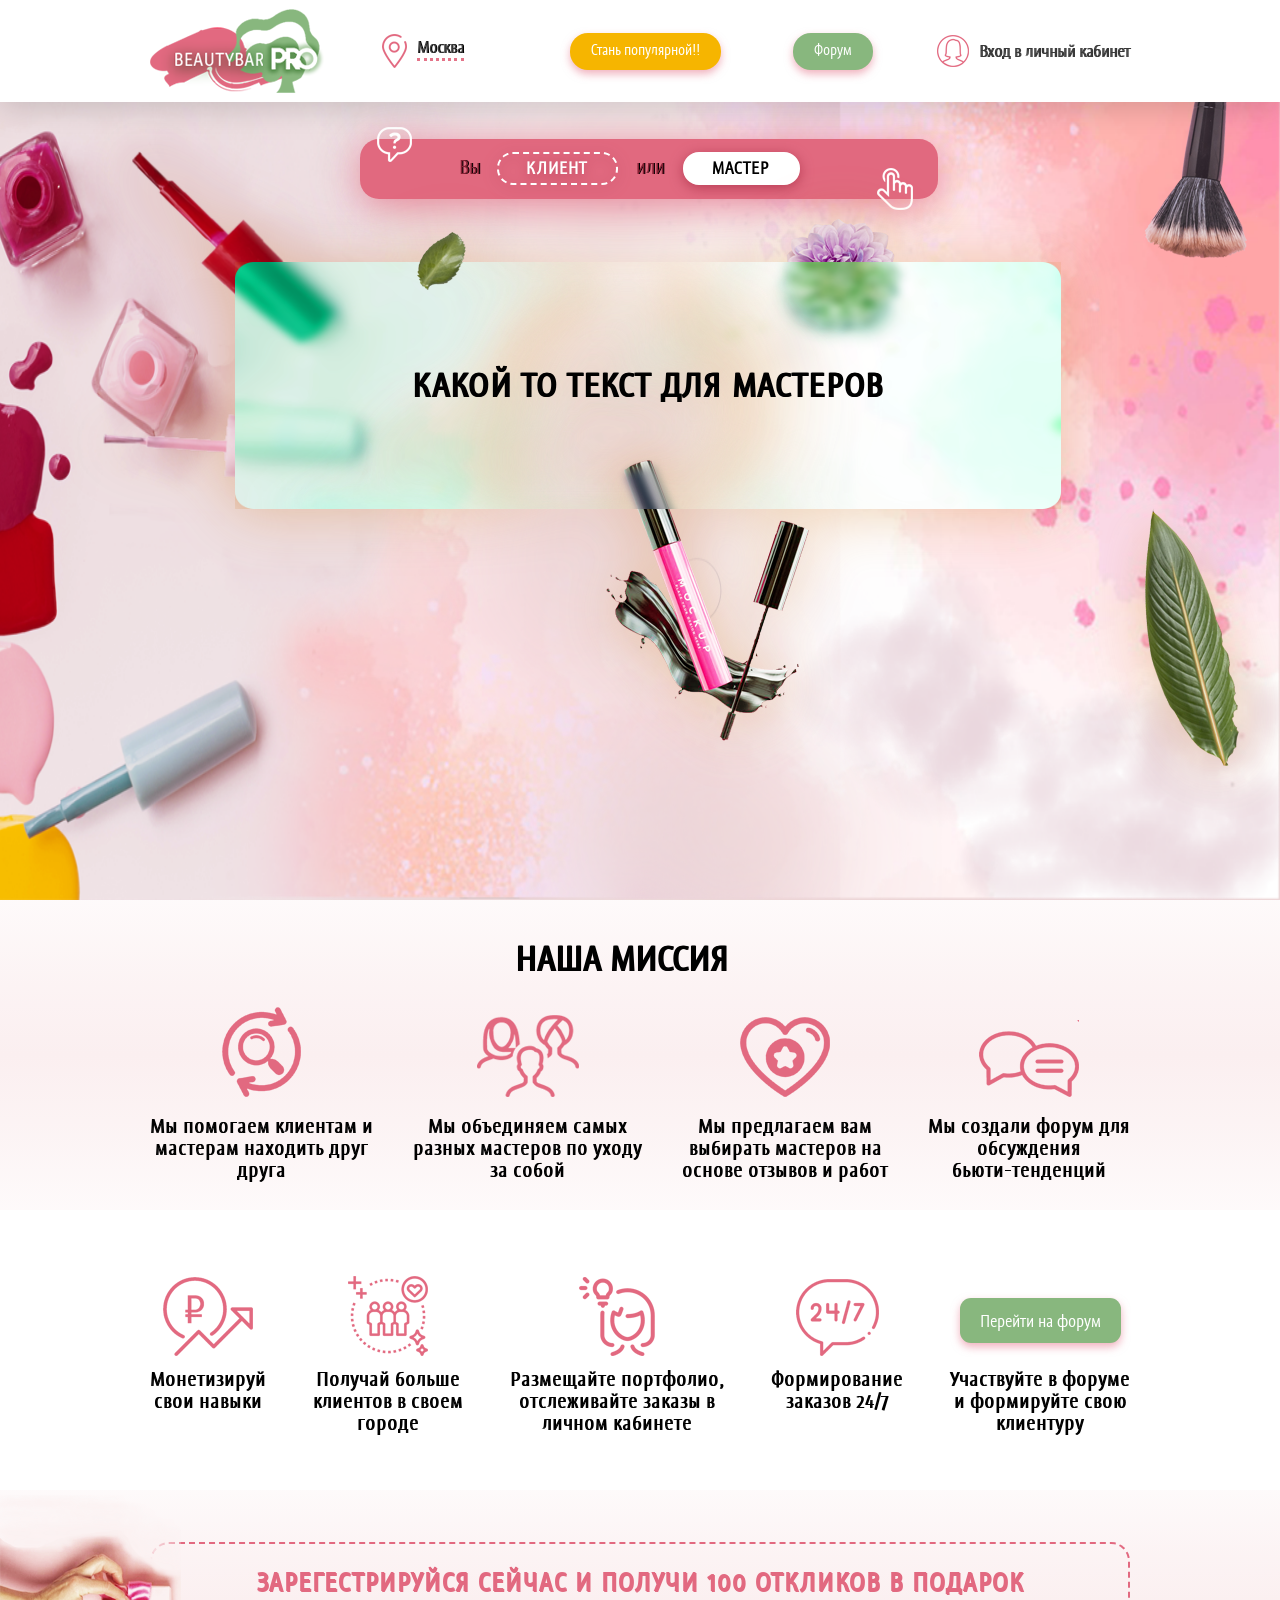
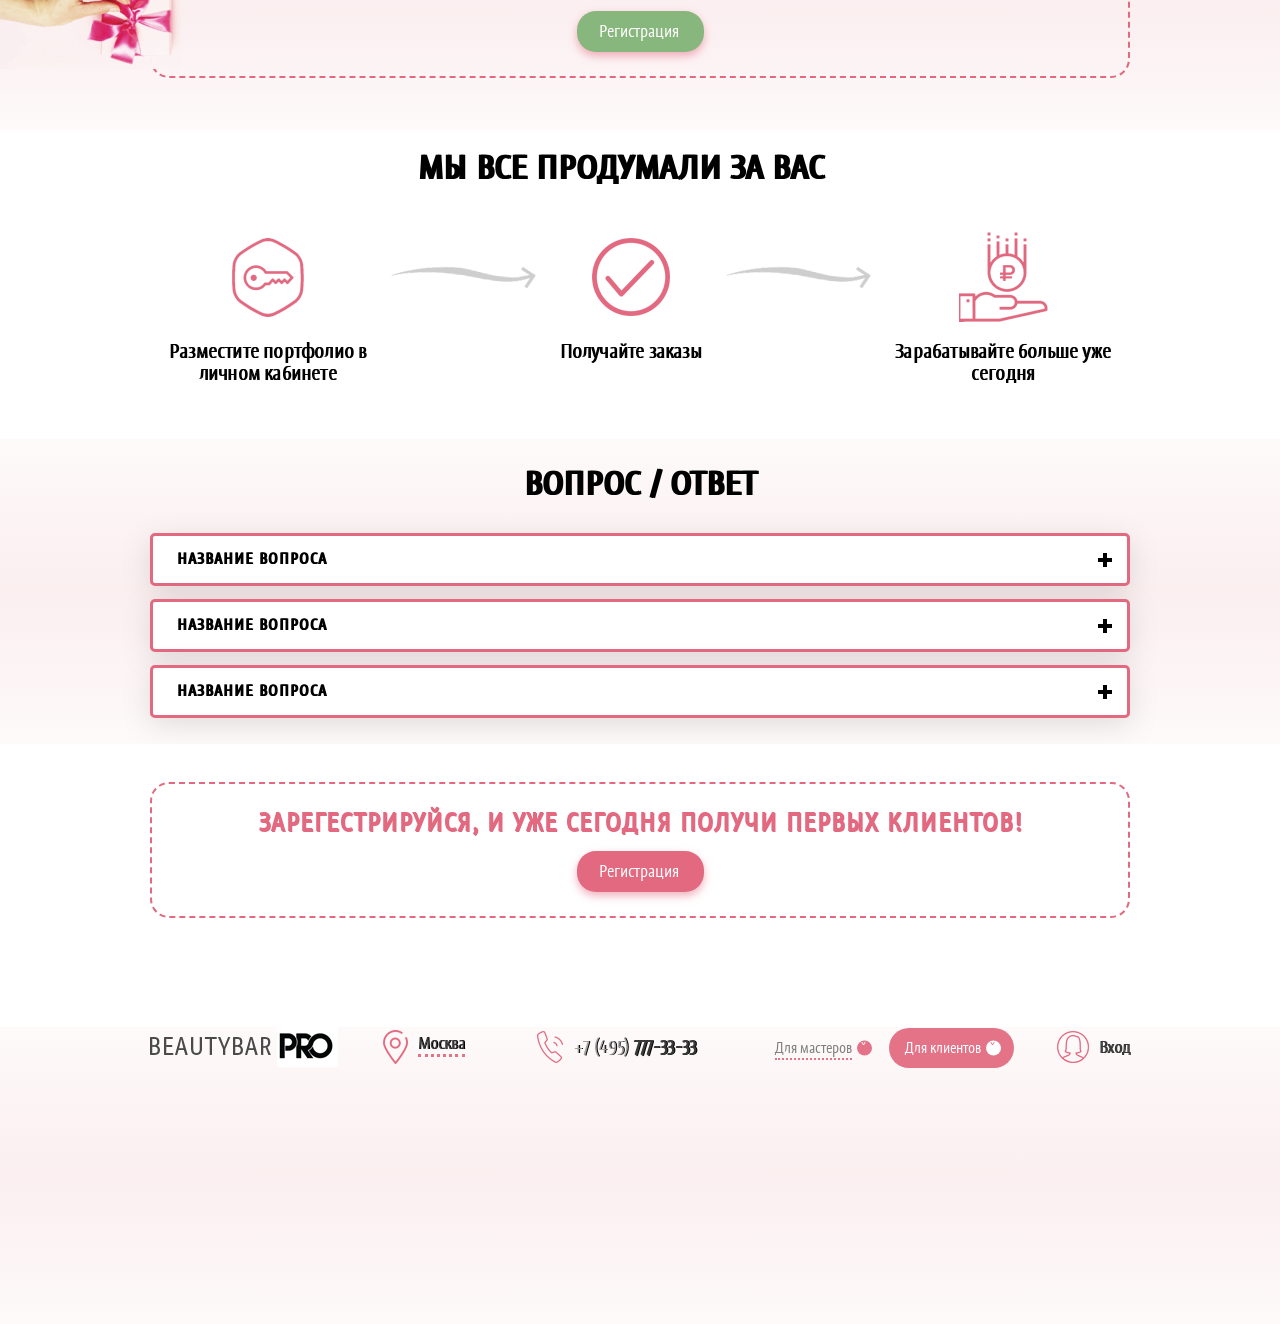
==== commit c2f6c36d: "Add files via upload" ====
--- a/client.html
+++ b/client.html
@@ -36,10 +36,11 @@
                     <p class="location__city">Москва</p>
                     <div class="location__block"></div>
                 </div>
-                <div class="phone">
+                <!-- <div class="phone">
                     <img src="img/phone.svg" alt="">
                     <a href="tel:+74957773333" class="phone__link"><span>+7 (495)</span> 777-33-33</a>
-                </div>
+                </div> -->
+                <a href="#" class="became">Стань популярной!!</a>
                 <a href="forum.html" class="forum-link">Форум</a>
                 <div class="enter">
                     <img src="img/person.svg" alt="">
@@ -187,7 +188,7 @@
                 </div>
                 <div class="all__item">
                     <div class="all__item-img">
-                        <img src="img/all-client3.svg" alt="">
+                        <img src="img/rubl.svg" alt="">
                     </div>
                     <p class="all__item-text">Зарабатывайте больше уже<br>сегодня</p>
                 </div>
--- a/css/style.css
+++ b/css/style.css
@@ -124,6 +124,25 @@
     filter: drop-shadow(0px 4px 4.5px rgba(226, 105, 128, 0.52));
     background-color: #88b77e;
     margin-left: 73px;
+}
+.became {
+    font-size: 14px;
+    color: #ffffff;
+    line-height: 16px;
+    padding: 9px 21px 12px 21px;
+    border-radius: 18px;
+    filter: drop-shadow(0px 4px 4.5px rgba(226, 105, 128, 0.52));
+    background-color: #f6b500;
+    margin-left: 37px;
+}
+.header-client .became {
+    margin-left: 106px;
+}
+.became-index{
+    margin-left: 106px;
+}
+.became:hover{
+    background-color: #88b77e;
 }
 .header-client .forum-link {
     ;
@@ -1411,6 +1430,7 @@
 .forum {
     overflow: hidden;
     padding-top: 54px;
+    position: relative;
 }
 .forum + .forum {
     padding-top: 33px;
@@ -1534,14 +1554,24 @@
     z-index: -1;
 }
 .forum1 {
+    width: 177px;
+    height: 152px;
     top: -8px;
     left: 20px;
     transform: translateX(-100%);
 }
+.forum1 img{
+    width: 100%;
+}
 .forum2 {
+    width: 160px;
+    height: 141px;
     top: 458px;
     right: -46px;
     transform: translateX(100%);
+}
+.forum2 img{
+    width: 100%;
 }
 .forum3 {
     bottom: 132px;
@@ -1554,8 +1584,8 @@
     transform: translateX(100%);
 }
 .forum5 {
-    top: 155px;
-    left: -9px;
+    top: 188px;
+    left: 155px;
     transform: translateX(-100%);
 }
 .forum1 {
--- a/css/responsive.css
+++ b/css/responsive.css
@@ -13,6 +13,7 @@
     }
     .forum-link {
         margin-left: 0;
+        display: inline-block;
     }
     .enter {
         margin-left: 0;
@@ -25,8 +26,15 @@
     }
     .header-client .forum-link {
         margin-left: 0;
+        display: inline-block;
     }
     .header-client .enter {
+        margin-left: 0;
+    }
+    .header-client .became {
+        margin-left: 0px;
+    }
+    .became-index{
         margin-left: 0;
     }
     .reg__img {
@@ -302,13 +310,20 @@
         margin-top: 25px;
         display: inline-block;
     }
-    .footer-forum .forum-link {
-        margin-left: auto;
-        margin-right: auto;
-    }
-    .footer-forum .back {
-        margin-bottom: 0;
-    }
+    .became {
+        margin-left: 0;
+        display: inline-block;
+    }
+    .header-client .became {
+       margin-left: 0;
+   }
+   .footer-forum .forum-link {
+    margin-left: auto;
+    margin-right: auto;
+}
+.footer-forum .back {
+    margin-bottom: 0;
+}
 }
 @media screen and (max-width: 640px) {
     .review__item {
